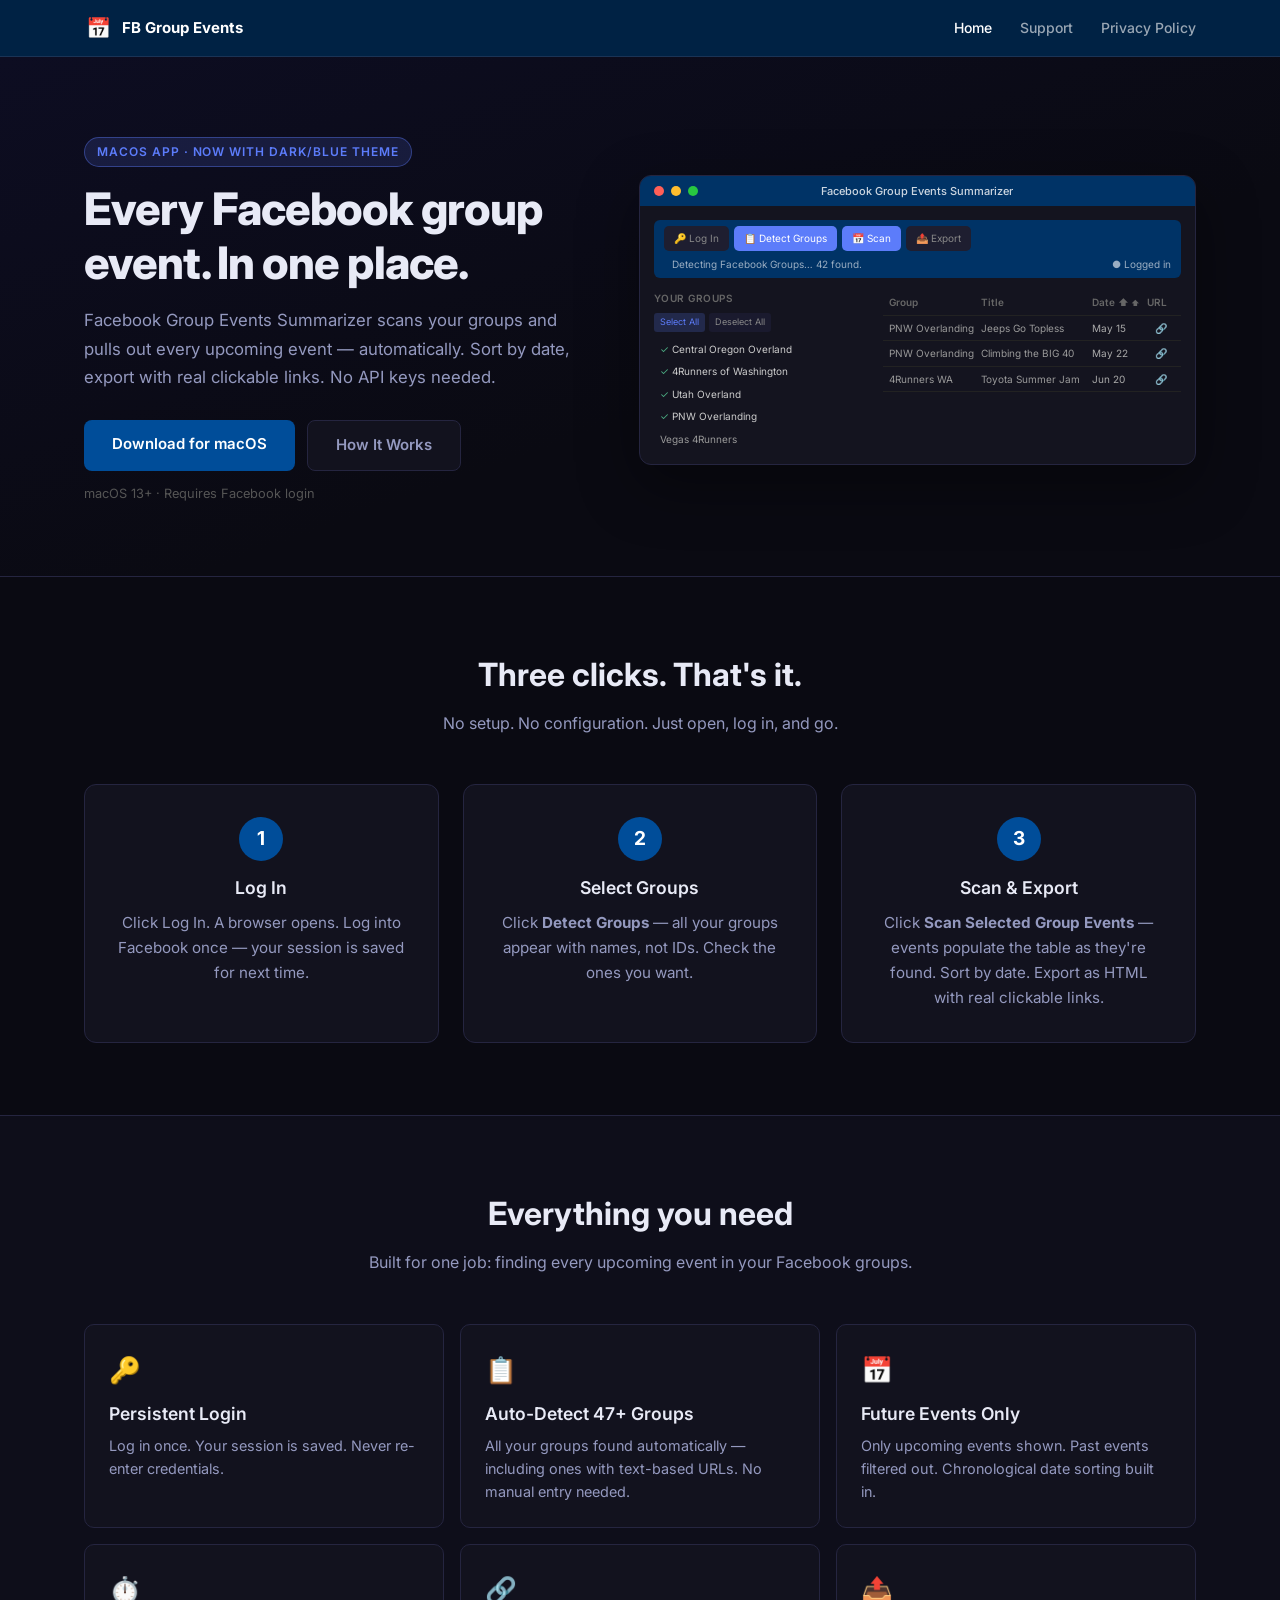
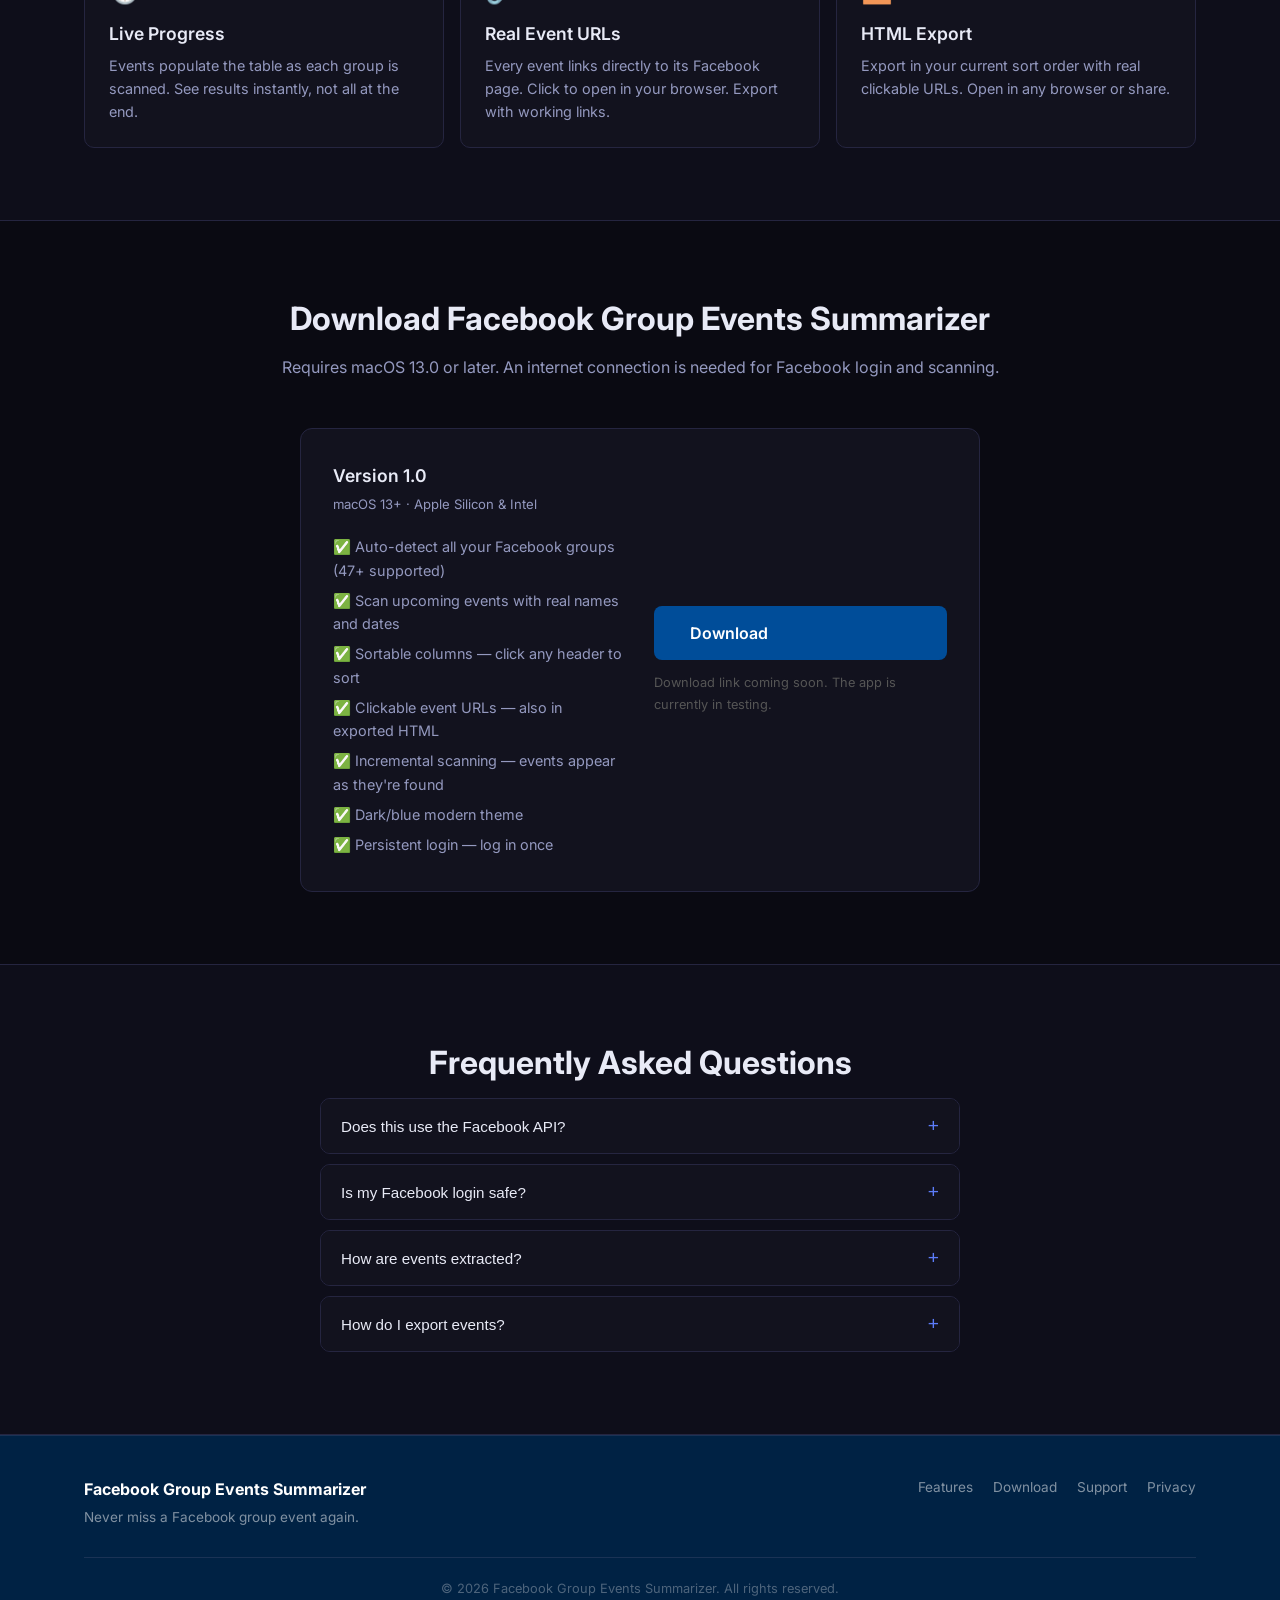
==== index.html @ 981c4465 "Initial website — Facebook Group Events Summarizer" ====
<!doctype html>
<html lang="en">
<head>
  <meta charset="UTF-8" />
  <meta name="viewport" content="width=device-width, initial-scale=1.0" />
  <title>Facebook Group Events Summarizer — Never Miss a Group Event</title>
  <meta name="description" content="Facebook Group Events Summarizer — a macOS app that scrapes upcoming events from your selected Facebook groups. Auto-detect groups, scan events, export with clickable links." />
  <link rel="preconnect" href="https://fonts.googleapis.com">
  <link rel="preconnect" href="https://fonts.gstatic.com" crossorigin>
  <link href="https://fonts.googleapis.com/css2?family=Inter:wght@400;500;600;700;800&display=swap" rel="stylesheet">
  <link rel="stylesheet" href="styles.css" />
</head>
<body>
  <nav class="site-nav">
    <div class="container nav-inner">
      <a href="index.html" class="nav-logo">
        <span class="nav-icon">📅</span>
        FB Group Events
      </a>
      <div class="nav-links">
        <a href="index.html" class="active">Home</a>
        <a href="support.html">Support</a>
        <a href="privacy.html">Privacy Policy</a>
      </div>
    </div>
  </nav>

  <!-- HERO -->
  <header class="hero">
    <div class="container">
      <div class="hero-inner">
        <div class="hero-text">
          <div class="badge">macOS App · Now with Dark/Blue Theme</div>
          <h1>Every Facebook group event. In one place.</h1>
          <p class="tagline">Facebook Group Events Summarizer scans your groups and pulls out every upcoming event — automatically. Sort by date, export with real clickable links. No API keys needed.</p>
          <div class="hero-cta">
            <a href="#download" class="btn-primary">Download for macOS</a>
            <a href="#how-it-works" class="btn-ghost">How It Works</a>
          </div>
          <p class="hero-footnote">macOS 13+ · Requires Facebook login</p>
        </div>
        <div class="hero-visual">
          <div class="mock-window">
            <div class="mock-bar new-theme">
              <span class="mock-dot"></span><span class="mock-dot"></span><span class="mock-dot"></span>
              <span class="mock-title">Facebook Group Events Summarizer</span>
            </div>
            <div class="mock-body">
              <div class="mock-toolbar new-theme">
                <span class="mock-tab">🔑 Log In</span>
                <span class="mock-tab active">📋 Detect Groups</span>
                <span class="mock-tab active">📅 Scan</span>
                <span class="mock-tab">📤 Export</span>
                <span class="mock-status">Detecting Facebook Groups… 42 found.</span>
                <span class="mock-user">● Logged in</span>
              </div>
              <div class="mock-main">
                <div class="mock-side">
                  <div class="mock-label">Your Groups</div>
                  <div class="mock-controls">
                    <span class="mock-control active">Select All</span>
                    <span class="mock-control">Deselect All</span>
                  </div>
                  <div class="mock-item checked">Central Oregon Overland</div>
                  <div class="mock-item checked">4Runners of Washington</div>
                  <div class="mock-item checked">Utah Overland</div>
                  <div class="mock-item checked">PNW Overlanding</div>
                  <div class="mock-item">Vegas 4Runners</div>
                </div>
                <div class="mock-grid">
                  <div class="mock-grid-row head"><span class="sort-by">Group</span><span class="sort-by">Title</span><span class="sort-by sort-asc">Date ⬆</span><span>URL</span></div>
                  <div class="mock-grid-row"><span>PNW Overlanding</span><span>Jeeps Go Topless</span><span class="date">May 15</span><span class="url">🔗</span></div>
                  <div class="mock-grid-row"><span>PNW Overlanding</span><span>Climbing the BIG 40</span><span class="date">May 22</span><span class="url">🔗</span></div>
                  <div class="mock-grid-row"><span>4Runners WA</span><span>Toyota Summer Jam</span><span class="date">Jun 20</span><span class="url">🔗</span></div>
                </div>
              </div>
            </div>
          </div>
        </div>
      </div>
    </div>
  </header>

  <!-- HOW IT WORKS -->
  <section class="section steps-section" id="how-it-works">
    <div class="container">
      <h2 class="section-title">Three clicks. That's it.</h2>
      <p class="section-sub">No setup. No configuration. Just open, log in, and go.</p>
      <div class="steps-grid">
        <div class="step-card">
          <div class="step-num">1</div>
          <h3>Log In</h3>
          <p>Click Log In. A browser opens. Log into Facebook once — your session is saved for next time.</p>
        </div>
        <div class="step-card">
          <div class="step-num">2</div>
          <h3>Select Groups</h3>
          <p>Click <strong>Detect Groups</strong> — all your groups appear with names, not IDs. Check the ones you want.</p>
        </div>
        <div class="step-card">
          <div class="step-num">3</div>
          <h3>Scan &amp; Export</h3>
          <p>Click <strong>Scan Selected Group Events</strong> — events populate the table as they're found. Sort by date. Export as HTML with real clickable links.</p>
        </div>
      </div>
    </div>
  </section>

  <!-- FEATURES -->
  <section class="section features-section" id="features">
    <div class="container">
      <h2 class="section-title">Everything you need</h2>
      <p class="section-sub">Built for one job: finding every upcoming event in your Facebook groups.</p>
      <div class="features-grid">
        <div class="feature-card"><span class="fi">🔑</span><h3>Persistent Login</h3><p>Log in once. Your session is saved. Never re-enter credentials.</p></div>
        <div class="feature-card"><span class="fi">📋</span><h3>Auto-Detect 47+ Groups</h3><p>All your groups found automatically — including ones with text-based URLs. No manual entry needed.</p></div>
        <div class="feature-card"><span class="fi">📅</span><h3>Future Events Only</h3><p>Only upcoming events shown. Past events filtered out. Chronological date sorting built in.</p></div>
        <div class="feature-card"><span class="fi">⏱️</span><h3>Live Progress</h3><p>Events populate the table as each group is scanned. See results instantly, not all at the end.</p></div>
        <div class="feature-card"><span class="fi">🔗</span><h3>Real Event URLs</h3><p>Every event links directly to its Facebook page. Click to open in your browser. Export with working links.</p></div>
        <div class="feature-card"><span class="fi">📤</span><h3>HTML Export</h3><p>Export in your current sort order with real clickable URLs. Open in any browser or share.</p></div>
      </div>
    </div>
  </section>

  <!-- DOWNLOAD -->
  <section class="section download-section" id="download">
    <div class="container">
      <h2 class="section-title">Download Facebook Group Events Summarizer</h2>
      <p class="section-sub">Requires macOS 13.0 or later. An internet connection is needed for Facebook login and scanning.</p>
      <div class="download-card">
        <div class="dc-left">
          <h3>Version 1.0</h3>
          <p class="dc-meta">macOS 13+ · Apple Silicon &amp; Intel</p>
          <ul class="dc-list">
            <li>✅ Auto-detect all your Facebook groups (47+ supported)</li>
            <li>✅ Scan upcoming events with real names and dates</li>
            <li>✅ Sortable columns — click any header to sort</li>
            <li>✅ Clickable event URLs — also in exported HTML</li>
            <li>✅ Incremental scanning — events appear as they're found</li>
            <li>✅ Dark/blue modern theme</li>
            <li>✅ Persistent login &mdash; log in once</li>
          </ul>
        </div>
        <div class="dc-right">
          <a href="#" class="btn-primary btn-lg">Download</a>
          <p class="dc-note">Download link coming soon. The app is currently in testing.</p>
        </div>
      </div>
    </div>
  </section>

  <!-- FAQ -->
  <section class="section faq-section" id="faq">
    <div class="container">
      <h2 class="section-title">Frequently Asked Questions</h2>
      <div class="faq-list">
        <div class="faq-item">
          <button class="faq-q">Does this use the Facebook API? <span>+</span></button>
          <div class="faq-a"><p>No. Facebook removed the group events API years ago. This app uses browser automation (WKWebView) to extract the events you can already see — it just saves you the scrolling. No API key needed.</p></div>
        </div>
        <div class="faq-item">
          <button class="faq-q">Is my Facebook login safe? <span>+</span></button>
          <div class="faq-a"><p>Yes. Your session is stored locally in the app's sandboxed storage. Nothing is sent anywhere — the app runs entirely on your Mac. You can log out from the Log In button.</p></div>
        </div>
        <div class="faq-item">
          <button class="faq-q">How are events extracted? <span>+</span></button>
          <div class="faq-a"><p>The app navigates to each group's events page, reads the visible text to find dates and titles, then pairs them with real event URLs from the page's links. No scraping or cheating.</p></div>
        </div>
        <div class="faq-item">
          <button class="faq-q">How do I export events? <span>+</span></button>
          <div class="faq-a"><p>Click Export and save an HTML file. Open it in any browser — every event title is a clickable link to the Facebook event page.</p></div>
        </div>
      </div>
    </div>
  </section>

  <footer class="site-footer">
    <div class="container">
      <div class="footer-inner">
        <div class="footer-brand">
          <strong>Facebook Group Events Summarizer</strong>
          <p>Never miss a Facebook group event again.</p>
        </div>
        <div class="footer-links">
          <a href="index.html#features">Features</a>
          <a href="index.html#download">Download</a>
          <a href="support.html">Support</a>
          <a href="privacy.html">Privacy</a>
        </div>
      </div>
      <div class="footer-bottom">
        <p>&copy; 2026 Facebook Group Events Summarizer. All rights reserved.</p>
      </div>
    </div>
  </footer>

  <script src="script.js"></script>
</body>
</html>
---- styles.css ----
:root {
  --bg: #0a0a12;
  --panel: #12121e;
  --panel2: #0e0e1a;
  --text: #e8eaf6;
  --muted: #9499bf;
  --border: #252540;
  --accent: #004d99;
  --accent-hover: #0066cc;
  --green: #4caf84;
  --toolbar-bg: #003366;
  --toolbar-text: #ffffff;
}

* { box-sizing: border-box; margin: 0; padding: 0; }
body {
  font-family: Inter, system-ui, -apple-system, sans-serif;
  background: var(--bg);
  color: var(--text);
  line-height: 1.65;
}
a { color: #5c7cfa; text-decoration: none; }
a:hover { color: #7c96ff; }
img { max-width: 100%; }
code { background: var(--panel); padding: 2px 6px; border-radius: 4px; font-size: 0.9em; color: #5c7cfa; }
.container { max-width: 1160px; margin: 0 auto; padding: 0 24px; }
h1 { font-size: clamp(1.8rem, 4vw, 2.8rem); font-weight: 800; line-height: 1.2; letter-spacing: -0.02em; margin-bottom: 16px; }
h2 { font-size: clamp(1.4rem, 3vw, 2rem); font-weight: 700; }
h3 { font-size: 1.1rem; font-weight: 600; }

/* ── NAV ── */
.site-nav { background: #002244; border-bottom: 1px solid #1a3355; position: sticky; top: 0; z-index: 100; }
.nav-inner { display: flex; align-items: center; justify-content: space-between; height: 56px; }
.nav-logo { display: flex; align-items: center; gap: 10px; font-size: 15px; font-weight: 700; color: #fff; }
.nav-logo:hover { color: #7c96ff; }
.nav-icon { width: 28px; height: 28px; border-radius: 7px; font-size: 20px; line-height: 28px; text-align: center; }
.nav-links { display: flex; gap: 28px; }
.nav-links a { font-size: 14px; font-weight: 500; color: rgba(255,255,255,0.6); transition: color 0.2s; }
.nav-links a:hover, .nav-links a.active { color: #fff; }

/* ── HERO ── */
.hero { padding: 80px 0 72px; background: linear-gradient(160deg, #0d0d22 0%, #0a0a12 60%); border-bottom: 1px solid var(--border); }
.hero-inner { display: flex; align-items: center; gap: 48px; }
.hero-text { flex: 1; min-width: 0; }
.badge { display: inline-block; background: rgba(92,124,250,0.15); border: 1px solid rgba(92,124,250,0.4); color: #5c7cfa; font-size: 12px; font-weight: 600; letter-spacing: 0.08em; text-transform: uppercase; border-radius: 20px; padding: 4px 12px; margin-bottom: 16px; }
.tagline { font-size: 1.05rem; color: var(--muted); margin-bottom: 28px; max-width: 520px; line-height: 1.7; }
.hero-cta { display: flex; gap: 12px; flex-wrap: wrap; margin-bottom: 12px; }
.hero-footnote { font-size: 0.8rem; color: #555; }

.btn-primary { display: inline-block; padding: 12px 28px; border-radius: 8px; font-weight: 600; font-size: 15px; background: var(--accent); color: #fff; transition: background 0.2s; border: none; cursor: pointer; }
.btn-primary:hover { background: var(--accent-hover); color: #fff; }
.btn-ghost { display: inline-block; padding: 12px 28px; border-radius: 8px; font-weight: 600; font-size: 15px; background: var(--panel); color: var(--muted); border: 1px solid var(--border); transition: all 0.2s; }
.btn-ghost:hover { background: var(--panel2); color: #fff; }
.btn-lg { padding: 14px 36px; font-size: 16px; }

/* ── Mock Window ── */
.hero-visual { flex: 1.1; min-width: 0; }
.mock-window { background: #14141f; border-radius: 12px; border: 1px solid var(--border); overflow: hidden; box-shadow: 0 20px 60px rgba(0,0,0,0.4); }
.mock-bar { display: flex; align-items: center; gap: 7px; padding: 10px 14px; background: #1a1a28; position: relative; }
.mock-bar.new-theme { background: #003366; }
.mock-bar.new-theme .mock-title { color: rgba(255,255,255,0.8); }
.mock-dot { width: 10px; height: 10px; border-radius: 50%; background: #555; }
.mock-dot:nth-child(1) { background: #ff5f57; }
.mock-dot:nth-child(2) { background: #ffbd2e; }
.mock-dot:nth-child(3) { background: #28c840; }
.mock-title { position: absolute; left: 50%; transform: translateX(-50%); font-size: 11px; color: #666; font-weight: 500; }
.mock-body { padding: 14px; }
.mock-toolbar { display: flex; gap: 5px; margin-bottom: 12px; flex-wrap: wrap; align-items: center; }
.mock-toolbar.new-theme { background: #003366; border-radius: 6px; padding: 6px 10px; margin: 0 0 12px; }
.mock-tab { padding: 4px 10px; background: #1e1e30; border-radius: 5px; font-size: 10px; color: #888; }
.mock-tab.active { background: #5c7cfa; color: #fff; }
.mock-status { font-size: 10px; color: rgba(255,255,255,0.6); margin-left: 8px; }
.mock-user { font-size: 10px; color: rgba(255,255,255,0.6); margin-left: auto; }
.mock-main { display: grid; grid-template-columns: 1.1fr 1.5fr; gap: 10px; }
.mock-label { font-size: 10px; color: #666; font-weight: 600; text-transform: uppercase; letter-spacing: 0.05em; margin-bottom: 6px; }
.mock-controls { display: flex; gap: 4px; margin-bottom: 6px; }
.mock-control { font-size: 9px; padding: 2px 6px; border-radius: 3px; background: #1a1a2e; color: #888; cursor: default; }
.mock-control.active { background: rgba(92,124,250,0.2); color: #5c7cfa; }
.mock-item { font-size: 10px; color: #999; padding: 3px 6px; border-radius: 3px; }
.mock-item.checked { color: #ccc; }
.mock-item.checked::before { content: "✓ "; color: var(--green); }
.sort-by { cursor: pointer; }
.sort-by.sort-asc::after { content: " ⬆"; font-size: 8px; }
.mock-grid-row { display: grid; grid-template-columns: 1fr 1.2fr 0.6fr 0.3fr; padding: 4px 6px; font-size: 10px; color: #999; border-bottom: 1px solid #222; }
.mock-grid-row.head { color: #666; font-weight: 600; }
.mock-grid-row .date { color: #aaa; }
.mock-grid-row .url { color: #5c7cfa; text-align: center; }

/* ── Sections ── */
.section { padding: 72px 0; border-bottom: 1px solid var(--border); }
.section-title { text-align: center; margin-bottom: 8px; }
.section-sub { text-align: center; color: var(--muted); margin-bottom: 48px; font-size: 1rem; }

/* ── Steps ── */
.steps-section { background: var(--bg); }
.steps-grid { display: grid; grid-template-columns: repeat(3, 1fr); gap: 24px; }
.step-card { background: var(--panel); border: 1px solid var(--border); border-radius: 12px; padding: 32px; text-align: center; }
.step-num { display: inline-flex; align-items: center; justify-content: center; width: 44px; height: 44px; border-radius: 50%; background: #004d99; color: #fff; font-size: 1.2rem; font-weight: 700; margin-bottom: 12px; }
.step-card h3 { margin-bottom: 8px; }
.step-card p { color: var(--muted); font-size: 0.95rem; }

/* ── Features ── */
.features-section { background: var(--panel2); }
.features-grid { display: grid; grid-template-columns: repeat(3, 1fr); gap: 16px; }
.feature-card { background: var(--panel); border: 1px solid var(--border); border-radius: 10px; padding: 24px; }
.fi { font-size: 1.6rem; display: block; margin-bottom: 8px; }
.feature-card h3 { margin-bottom: 6px; }
.feature-card p { color: var(--muted); font-size: 0.9rem; line-height: 1.6; }

/* ── Download ── */
.download-section { background: var(--bg); }
.download-card { max-width: 680px; margin: 0 auto; background: var(--panel); border: 1px solid var(--border); border-radius: 12px; padding: 32px; display: grid; grid-template-columns: 1fr 1fr; gap: 28px; }
.dc-left h3 { margin-bottom: 4px; }
.dc-meta { font-size: 0.82rem; color: var(--muted); margin-bottom: 16px; }
.dc-list { list-style: none; }
.dc-list li { padding: 3px 0; font-size: 0.9rem; color: var(--muted); }
.dc-right { display: flex; flex-direction: column; justify-content: center; gap: 12px; }
.dc-note { font-size: 0.8rem; color: #555; }

/* ── FAQ ── */
.faq-section { background: var(--panel2); }
.faq-list { max-width: 640px; margin: 0 auto; }
.faq-item { border: 1px solid var(--border); border-radius: 10px; margin-bottom: 10px; overflow: hidden; }
.faq-q { width: 100%; padding: 16px 20px; text-align: left; background: var(--panel); border: none; font-size: 0.95rem; font-weight: 500; cursor: pointer; color: var(--text); display: flex; justify-content: space-between; align-items: center; }
.faq-q span { font-size: 1.2rem; color: #5c7cfa; transition: transform 0.2s; }
.faq-q.open span { transform: rotate(45deg); }
.faq-a { max-height: 0; overflow: hidden; transition: max-height 0.3s ease; }
.faq-item.open .faq-a { max-height: 300px; padding: 0 20px 16px; }
.faq-a p { color: var(--muted); font-size: 0.9rem; }

/* ── Footer ── */
.site-footer { background: #002244; padding: 40px 0 20px; border-top: 1px solid #1a3355; }
.footer-inner { display: flex; justify-content: space-between; align-items: flex-start; margin-bottom: 28px; gap: 32px; }
.footer-brand strong { font-size: 1rem; color: #fff; display: block; margin-bottom: 4px; }
.footer-brand p { font-size: 0.85rem; color: rgba(255,255,255,0.5); }
.footer-links { display: flex; gap: 20px; }
.footer-links a { font-size: 0.85rem; color: rgba(255,255,255,0.5); }
.footer-links a:hover { color: #fff; }
.footer-bottom { border-top: 1px solid #1a3355; padding-top: 20px; text-align: center; font-size: 0.8rem; color: rgba(255,255,255,0.3); }

/* ── Page Content (support/privacy) ── */
.page-content { padding-top: 88px; padding-bottom: 60px; max-width: 700px; margin: 0 auto; }
.page-content h1 { margin-bottom: 16px; }
.page-content h2 { margin: 36px 0 10px; color: #fff; }
.page-content h3 { margin: 24px 0 6px; font-size: 1rem; }
.page-content p, .page-content li { color: var(--muted); margin-bottom: 10px; font-size: 0.95rem; line-height: 1.7; }
.page-content ul, .page-content ol { padding-left: 22px; }
.page-content .back-link { display: inline-block; margin-bottom: 20px; color: #5c7cfa; font-weight: 500; font-size: 0.9rem; }
.page-content .updated { color: #555; font-size: 0.85rem; margin-bottom: 28px; }
.page-content strong { color: var(--text); }
.page-content ol li { margin-bottom: 8px; }

/* ── Responsive ── */
@media (max-width: 860px) {
  .hero-inner { flex-direction: column; }
  .hero-text { text-align: center; }
  .hero-cta { justify-content: center; }
  .tagline { margin: 0 auto 28px; }
  .steps-grid { grid-template-columns: 1fr; max-width: 400px; margin: 0 auto; }
  .features-grid { grid-template-columns: 1fr 1fr; }
  .download-card { grid-template-columns: 1fr; }
  .mock-main { grid-template-columns: 1fr; }
}
@media (max-width: 600px) {
  .nav-links { gap: 16px; }
  .hero { padding: 60px 0 48px; }
  .section { padding: 48px 0; }
  .features-grid { grid-template-columns: 1fr; }
  .footer-inner { flex-direction: column; gap: 16px; }
}
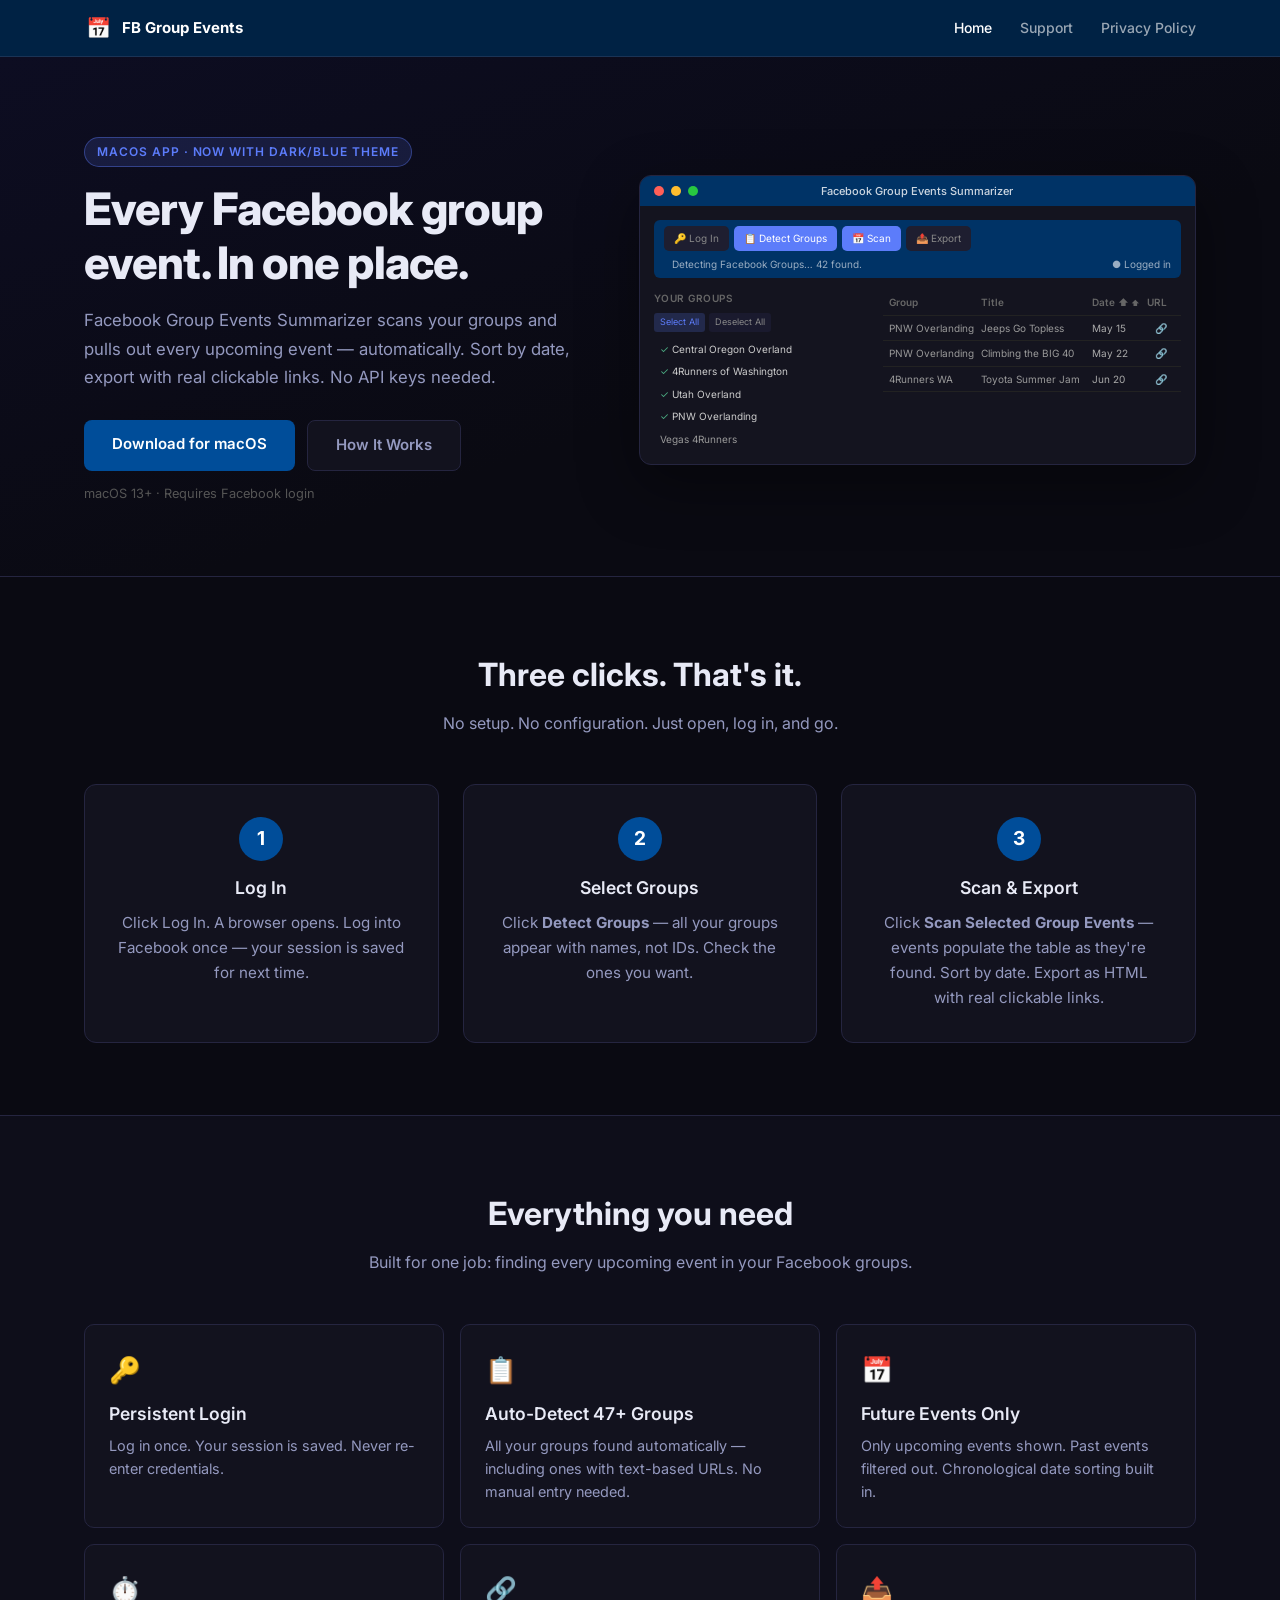
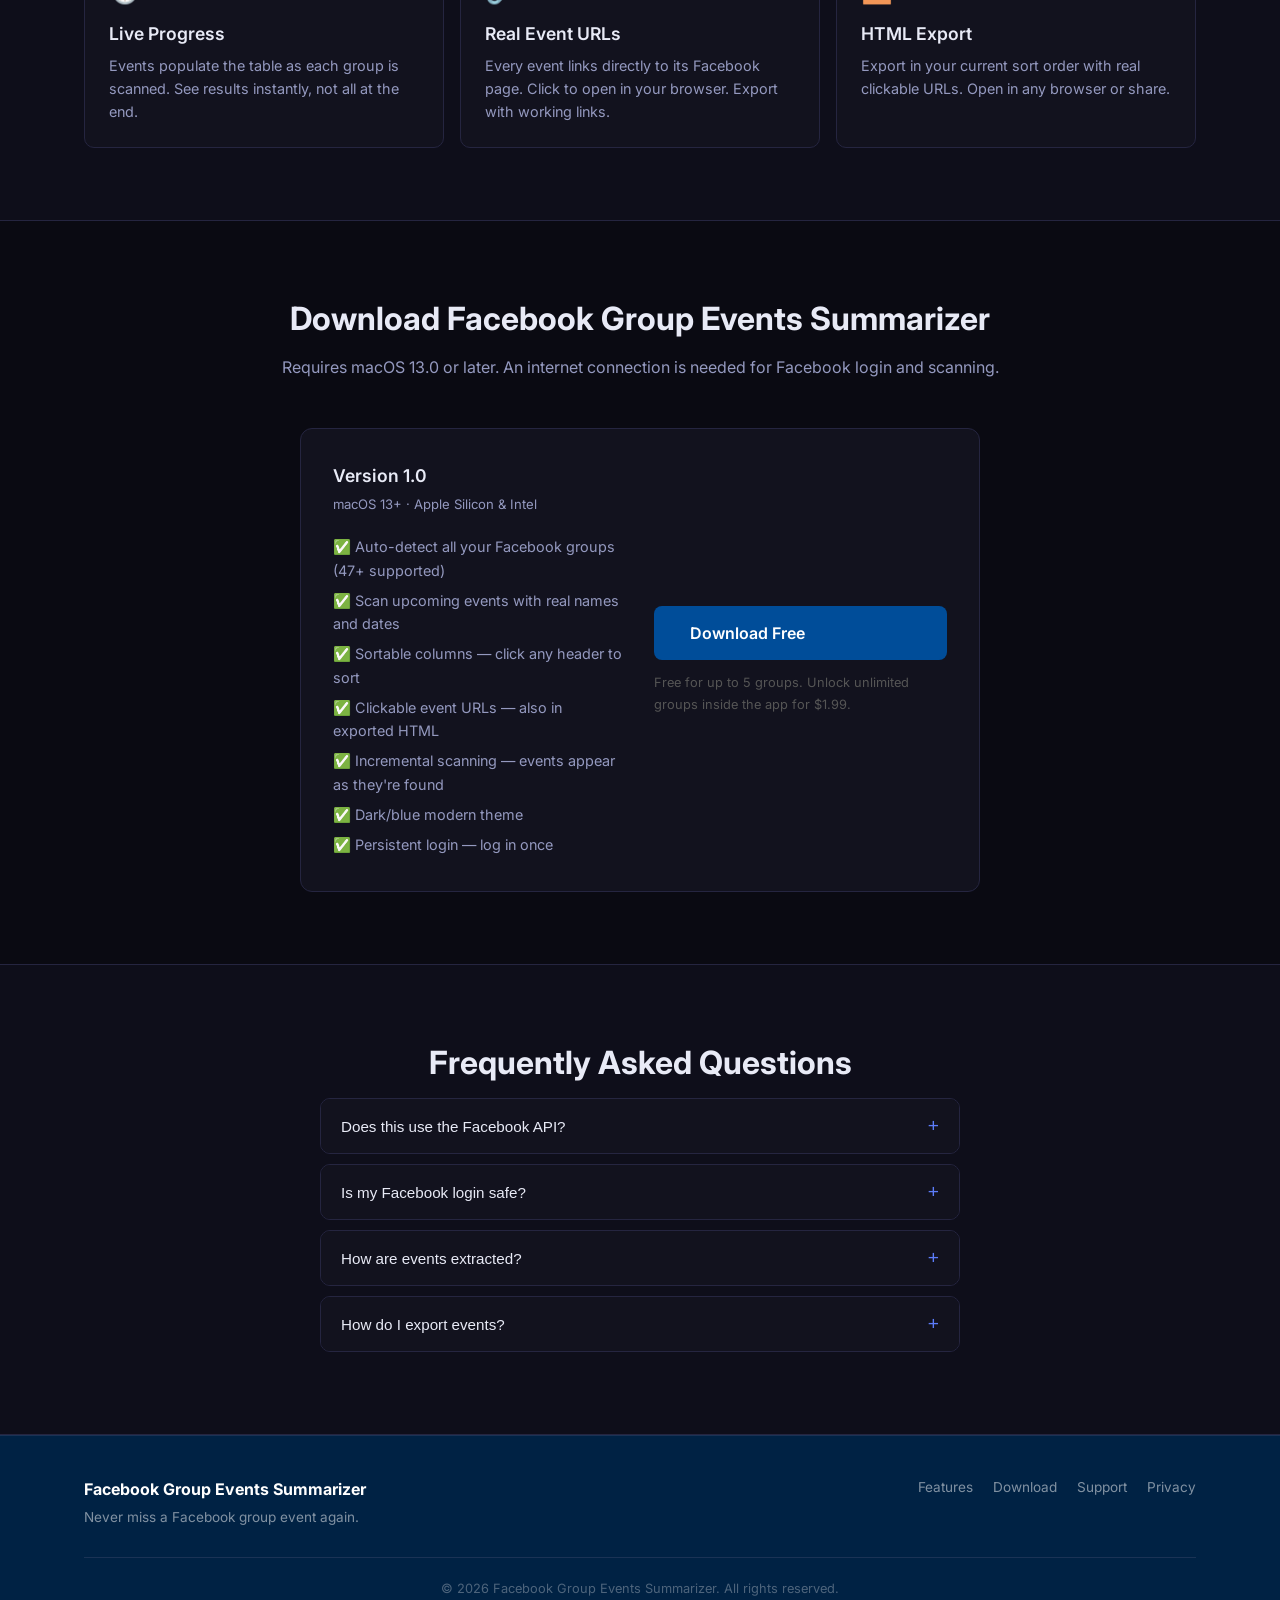
==== commit 74457228: "Wire download button to GitHub Releases, update FAQ" ====
--- a/index.html
+++ b/index.html
@@ -142,8 +142,8 @@
           </ul>
         </div>
         <div class="dc-right">
-          <a href="#" class="btn-primary btn-lg">Download</a>
-          <p class="dc-note">Download link coming soon. The app is currently in testing.</p>
+          <a href="https://github.com/drewtraver-netizen/FBEvents-Website/releases/latest/download/FBEvents.dmg" class="btn-primary btn-lg">Download Free</a>
+          <p class="dc-note">Free for up to 5 groups. Unlock unlimited groups inside the app for $1.99.</p>
         </div>
       </div>
     </div>
@@ -160,7 +160,7 @@
         </div>
         <div class="faq-item">
           <button class="faq-q">Is my Facebook login safe? <span>+</span></button>
-          <div class="faq-a"><p>Yes. Your session is stored locally in the app's sandboxed storage. Nothing is sent anywhere — the app runs entirely on your Mac. You can log out from the Log In button.</p></div>
+          <div class="faq-a"><p>Yes. Your session is stored locally on your Mac. Nothing is sent anywhere — the app runs entirely on your Mac. You can log out from the Log In button.</p></div>
         </div>
         <div class="faq-item">
           <button class="faq-q">How are events extracted? <span>+</span></button>
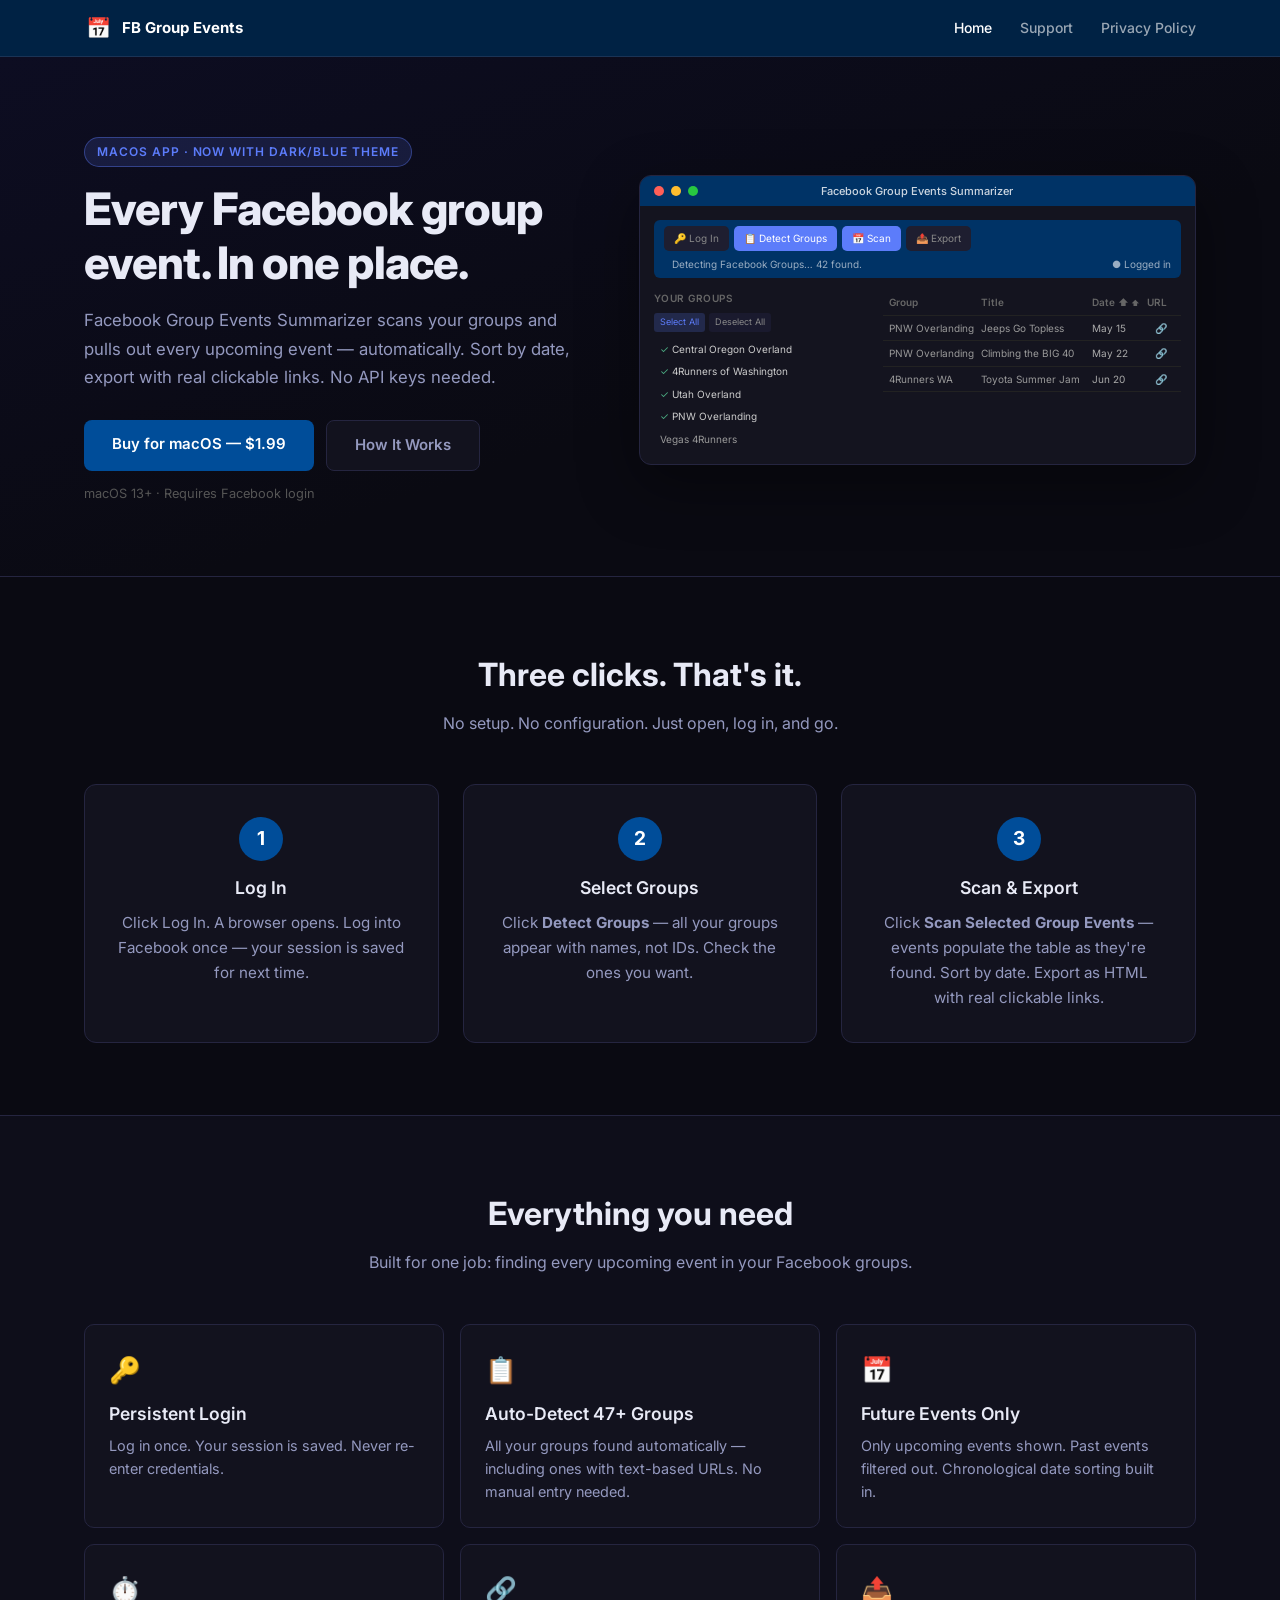
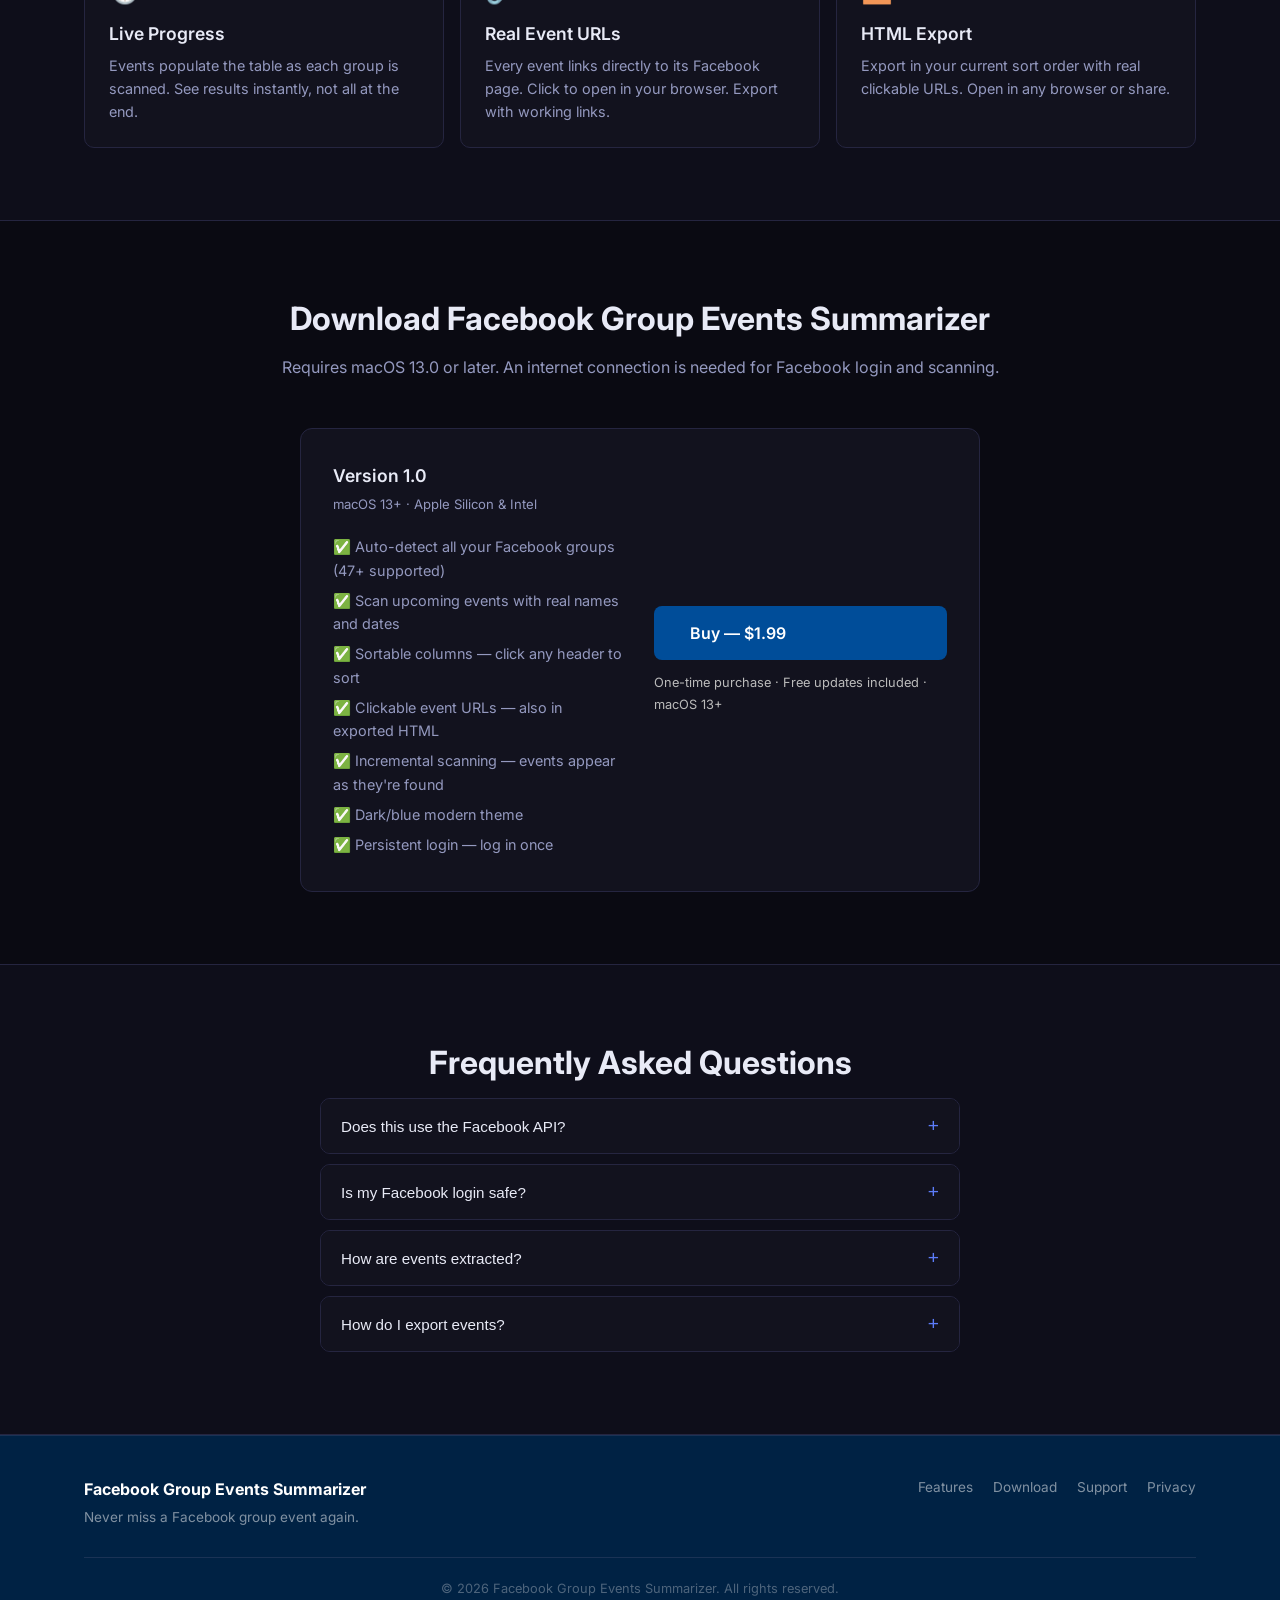
==== commit 3dc718d2: "Update buy buttons to Gumroad v1.0" ====
--- a/index.html
+++ b/index.html
@@ -34,7 +34,7 @@
           <h1>Every Facebook group event. In one place.</h1>
           <p class="tagline">Facebook Group Events Summarizer scans your groups and pulls out every upcoming event — automatically. Sort by date, export with real clickable links. No API keys needed.</p>
           <div class="hero-cta">
-            <a href="#download" class="btn-primary">Download for macOS</a>
+            <a href="https://traverly6.gumroad.com/l/rnopj" class="btn-primary">Buy for macOS — $1.99</a>
             <a href="#how-it-works" class="btn-ghost">How It Works</a>
           </div>
           <p class="hero-footnote">macOS 13+ · Requires Facebook login</p>
@@ -142,8 +142,8 @@
           </ul>
         </div>
         <div class="dc-right">
-          <a href="https://github.com/drewtraver-netizen/FBEvents-Website/releases/latest/download/FBEvents.dmg" class="btn-primary btn-lg">Download Free</a>
-          <p class="dc-note">Free for up to 5 groups. Unlock unlimited groups inside the app for $1.99.</p>
+          <a href="https://traverly6.gumroad.com/l/rnopj" class="btn-primary btn-lg">Buy — $1.99</a>
+          <p class="dc-note">One-time purchase &middot; Free updates included &middot; macOS 13+</p>
         </div>
       </div>
     </div>
--- a/styles.css
+++ b/styles.css
@@ -115,7 +115,7 @@
 .dc-list { list-style: none; }
 .dc-list li { padding: 3px 0; font-size: 0.9rem; color: var(--muted); }
 .dc-right { display: flex; flex-direction: column; justify-content: center; gap: 12px; }
-.dc-note { font-size: 0.8rem; color: #555; }
+.dc-note { font-size: 0.8rem; color: #bbb; }
 
 /* ── FAQ ── */
 .faq-section { background: var(--panel2); }
